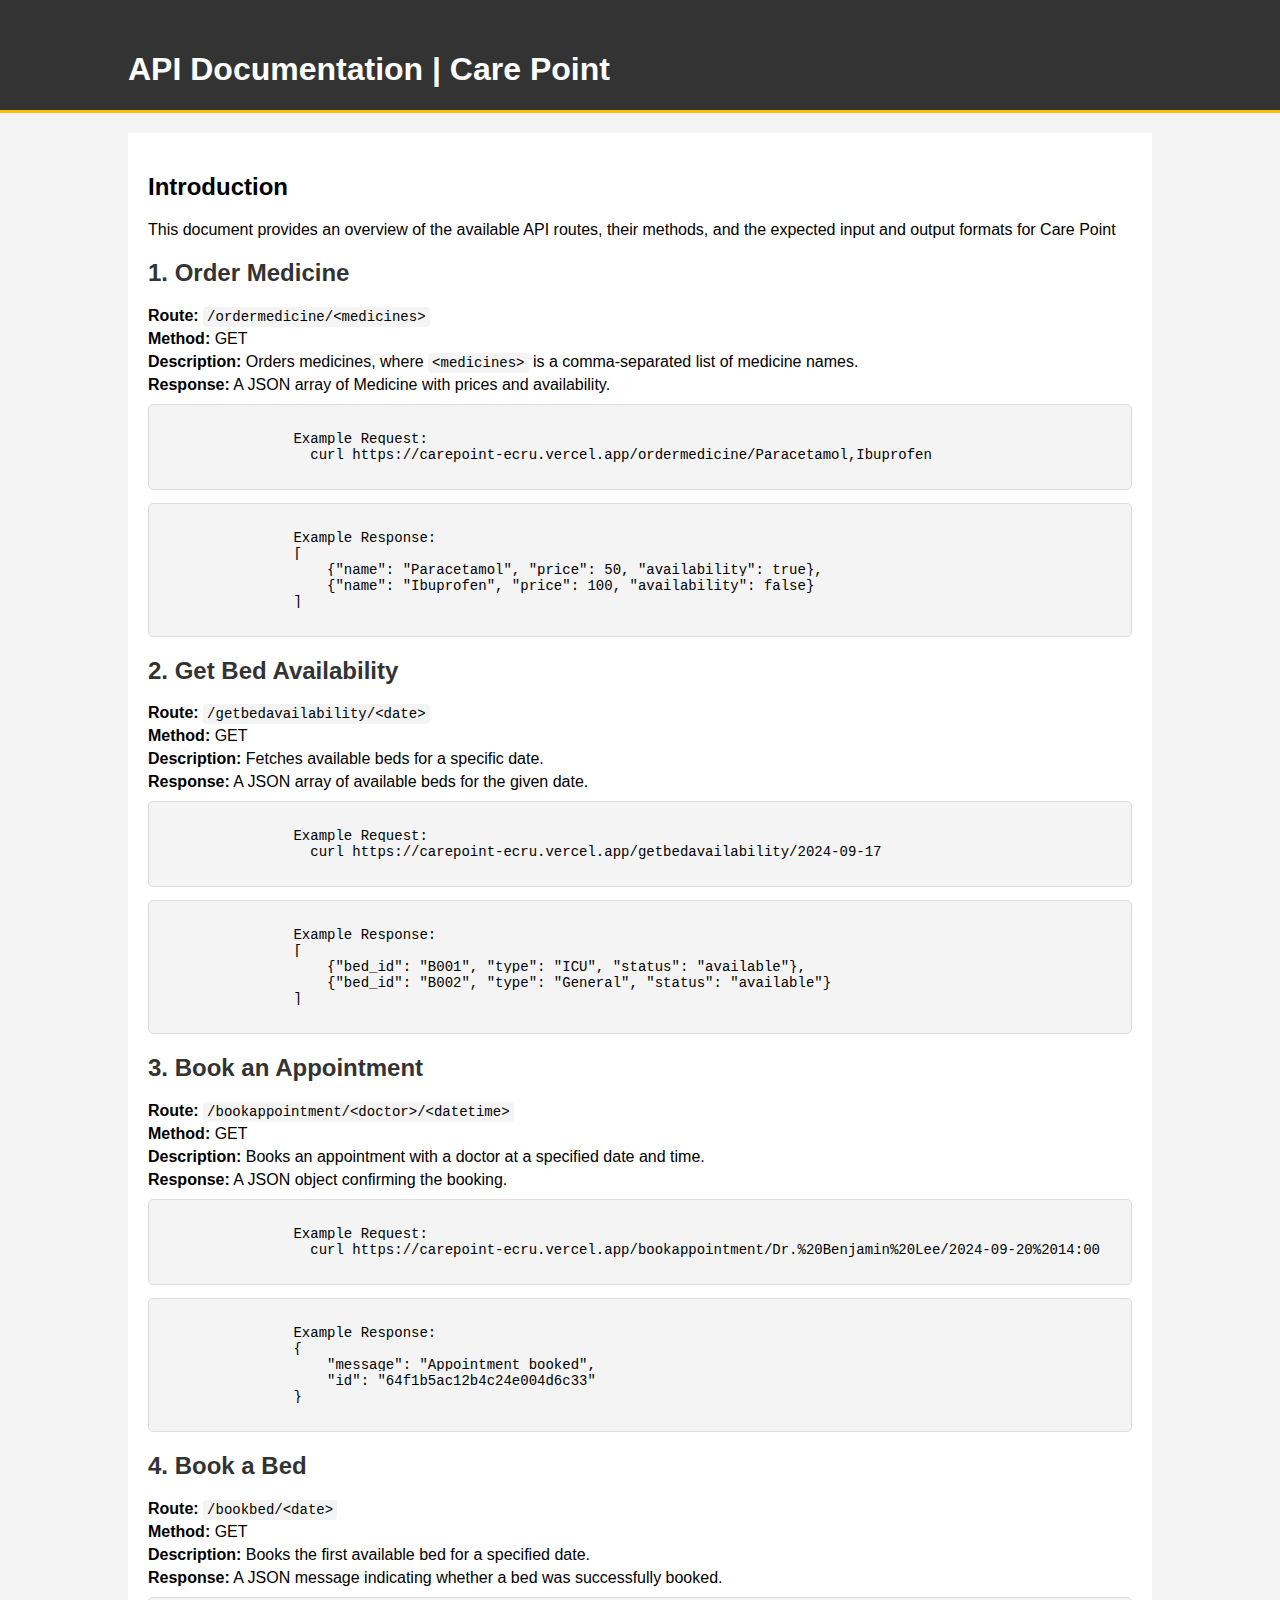
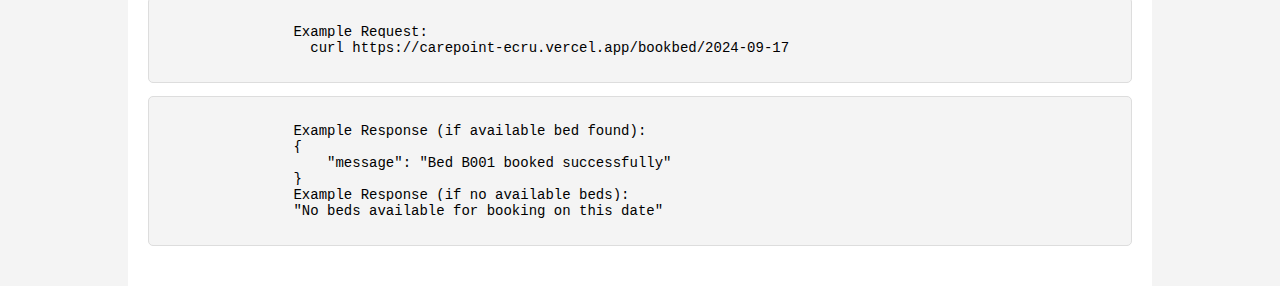
==== templates/documentation.html @ 322cb58c "add api doc" ====
<!DOCTYPE html>
<html lang="en">

<head>
    <meta charset="UTF-8">
    <meta name="viewport" content="width=device-width, initial-scale=1.0">
    <title>API Documentation | Care Point</title>
    <style>
        body {
            font-family: Arial, sans-serif;
            margin: 0;
            padding: 0;
            background-color: #f4f4f4;
        }

        .container {
            width: 80%;
            margin: auto;
            overflow: hidden;
        }

        header {
            background: #333;
            color: #fff;
            padding-top: 30px;
            min-height: 70px;
            border-bottom: #FFBA09 3px solid;
        }

        header a {
            color: #fff;
            text-decoration: none;
            text-transform: uppercase;
            font-size: 16px;
        }

        header ul {
            padding: 0;
            list-style: none;
        }

        header li {
            display: inline;
            padding: 0 20px 0 20px;
        }

        .main {
            padding: 20px;
            background: #fff;
            margin-top: 20px;
        }

        .route {
            margin-bottom: 20px;
        }

        .route h2 {
            color: #333;
        }

        .route p {
            margin: 5px 0;
        }

        pre {
            background-color: #f4f4f4;
            padding: 10px;
            border-radius: 5px;
            border: 1px solid #ddd;
            position: relative;
            margin-top: 10px;
        }

        code {
            background: #f4f4f4;
            padding: 2px 4px;
            font-size: 14px;
            border-radius: 4px;
        }
    </style>
</head>

<body>
    <header>
        <div class="container">
            <h1>API Documentation | Care Point</h1>
        </div>
    </header>

    <div class="container">
        <div class="main">
            <h2>Introduction</h2>
            <p>This document provides an overview of the available API routes, their methods, and the expected input and
                output formats for Care Point</p>

                <div class="route">
                    <h2>1. Order Medicine</h2>
                    <p><strong>Route:</strong> <code>/ordermedicine/&lt;medicines&gt;</code></p>
                    <p><strong>Method:</strong> GET</p>
                    <p><strong>Description:</strong> Orders medicines, where <code>&lt;medicines&gt;</code> is a comma-separated list of medicine names.</p>
                    <p><strong>Response:</strong> A JSON array of Medicine with prices and availability.</p>
                    <pre><code>
                Example Request:
                  curl https://carepoint-ecru.vercel.app/ordermedicine/Paracetamol,Ibuprofen
                    </code></pre>
                    <pre><code>
                Example Response:
                [
                    {"name": "Paracetamol", "price": 50, "availability": true},
                    {"name": "Ibuprofen", "price": 100, "availability": false}
                ]
                    </code></pre>
                </div>
                
                <div class="route">
                    <h2>2. Get Bed Availability</h2>
                    <p><strong>Route:</strong> <code>/getbedavailability/&lt;date&gt;</code></p>
                    <p><strong>Method:</strong> GET</p>
                    <p><strong>Description:</strong> Fetches available beds for a specific date.</p>
                    <p><strong>Response:</strong> A JSON array of available beds for the given date.</p>
                    <pre><code>
                Example Request:
                  curl https://carepoint-ecru.vercel.app/getbedavailability/2024-09-17
                    </code></pre>
                    <pre><code>
                Example Response:
                [
                    {"bed_id": "B001", "type": "ICU", "status": "available"},
                    {"bed_id": "B002", "type": "General", "status": "available"}
                ]
                    </code></pre>
                </div>
                
                <div class="route">
                    <h2>3. Book an Appointment</h2>
                    <p><strong>Route:</strong> <code>/bookappointment/&lt;doctor&gt;/&lt;datetime&gt;</code></p>
                    <p><strong>Method:</strong> GET</p>
                    <p><strong>Description:</strong> Books an appointment with a doctor at a specified date and time.</p>
                    <p><strong>Response:</strong> A JSON object confirming the booking.</p>
                    <pre><code>
                Example Request:
                  curl https://carepoint-ecru.vercel.app/bookappointment/Dr.%20Benjamin%20Lee/2024-09-20%2014:00
                    </code></pre>
                    <pre><code>
                Example Response:
                {
                    "message": "Appointment booked",
                    "id": "64f1b5ac12b4c24e004d6c33"
                }
                    </code></pre>
                </div>
                
                <div class="route">
                    <h2>4. Book a Bed</h2>
                    <p><strong>Route:</strong> <code>/bookbed/&lt;date&gt;</code></p>
                    <p><strong>Method:</strong> GET</p>
                    <p><strong>Description:</strong> Books the first available bed for a specified date.</p>
                    <p><strong>Response:</strong> A JSON message indicating whether a bed was successfully booked.</p>
                    <pre><code>
                Example Request:
                  curl https://carepoint-ecru.vercel.app/bookbed/2024-09-17
                    </code></pre>
                    <pre><code>
                Example Response (if available bed found):
                {
                    "message": "Bed B001 booked successfully"
                }
                Example Response (if no available beds):
                "No beds available for booking on this date"
                    </code></pre>
                </div>
                

        </div>
    </div>
</body>

</html>
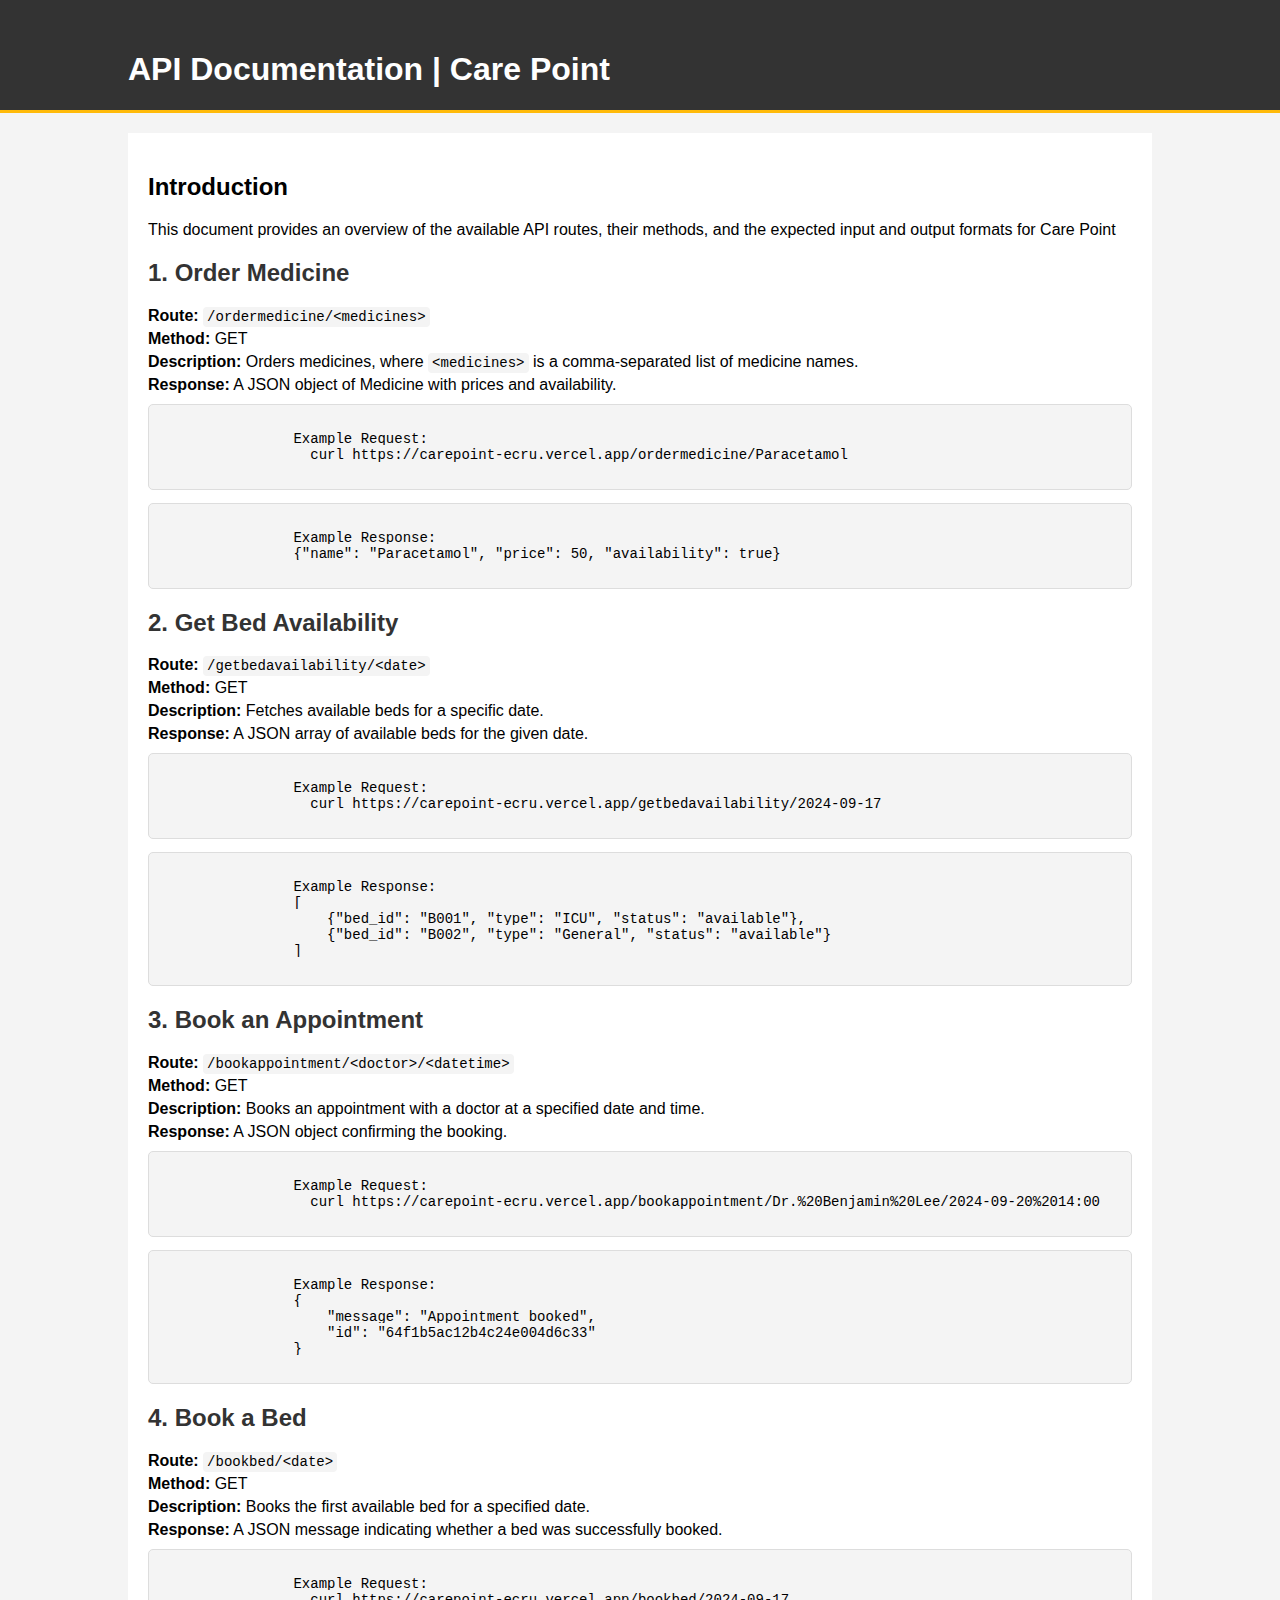
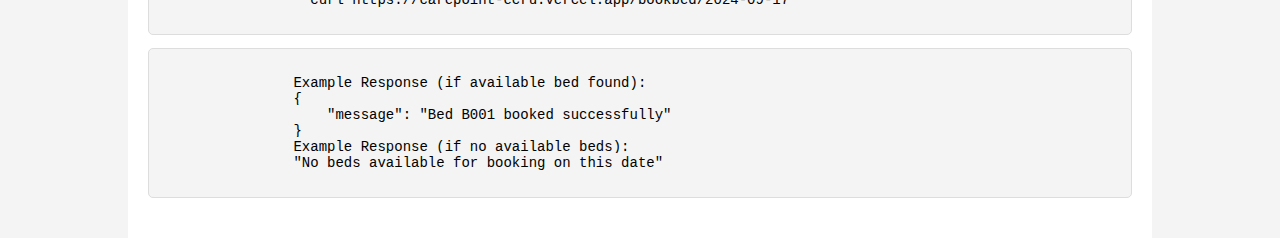
==== commit 75f718db: "add email id" ====
--- a/templates/documentation.html
+++ b/templates/documentation.html
@@ -98,17 +98,14 @@
                     <p><strong>Route:</strong> <code>/ordermedicine/&lt;medicines&gt;</code></p>
                     <p><strong>Method:</strong> GET</p>
                     <p><strong>Description:</strong> Orders medicines, where <code>&lt;medicines&gt;</code> is a comma-separated list of medicine names.</p>
-                    <p><strong>Response:</strong> A JSON array of Medicine with prices and availability.</p>
+                    <p><strong>Response:</strong> A JSON object of Medicine with prices and availability.</p>
                     <pre><code>
                 Example Request:
-                  curl https://carepoint-ecru.vercel.app/ordermedicine/Paracetamol,Ibuprofen
+                  curl https://carepoint-ecru.vercel.app/ordermedicine/Paracetamol
                     </code></pre>
                     <pre><code>
                 Example Response:
-                [
-                    {"name": "Paracetamol", "price": 50, "availability": true},
-                    {"name": "Ibuprofen", "price": 100, "availability": false}
-                ]
+                {"name": "Paracetamol", "price": 50, "availability": true}
                     </code></pre>
                 </div>
                 
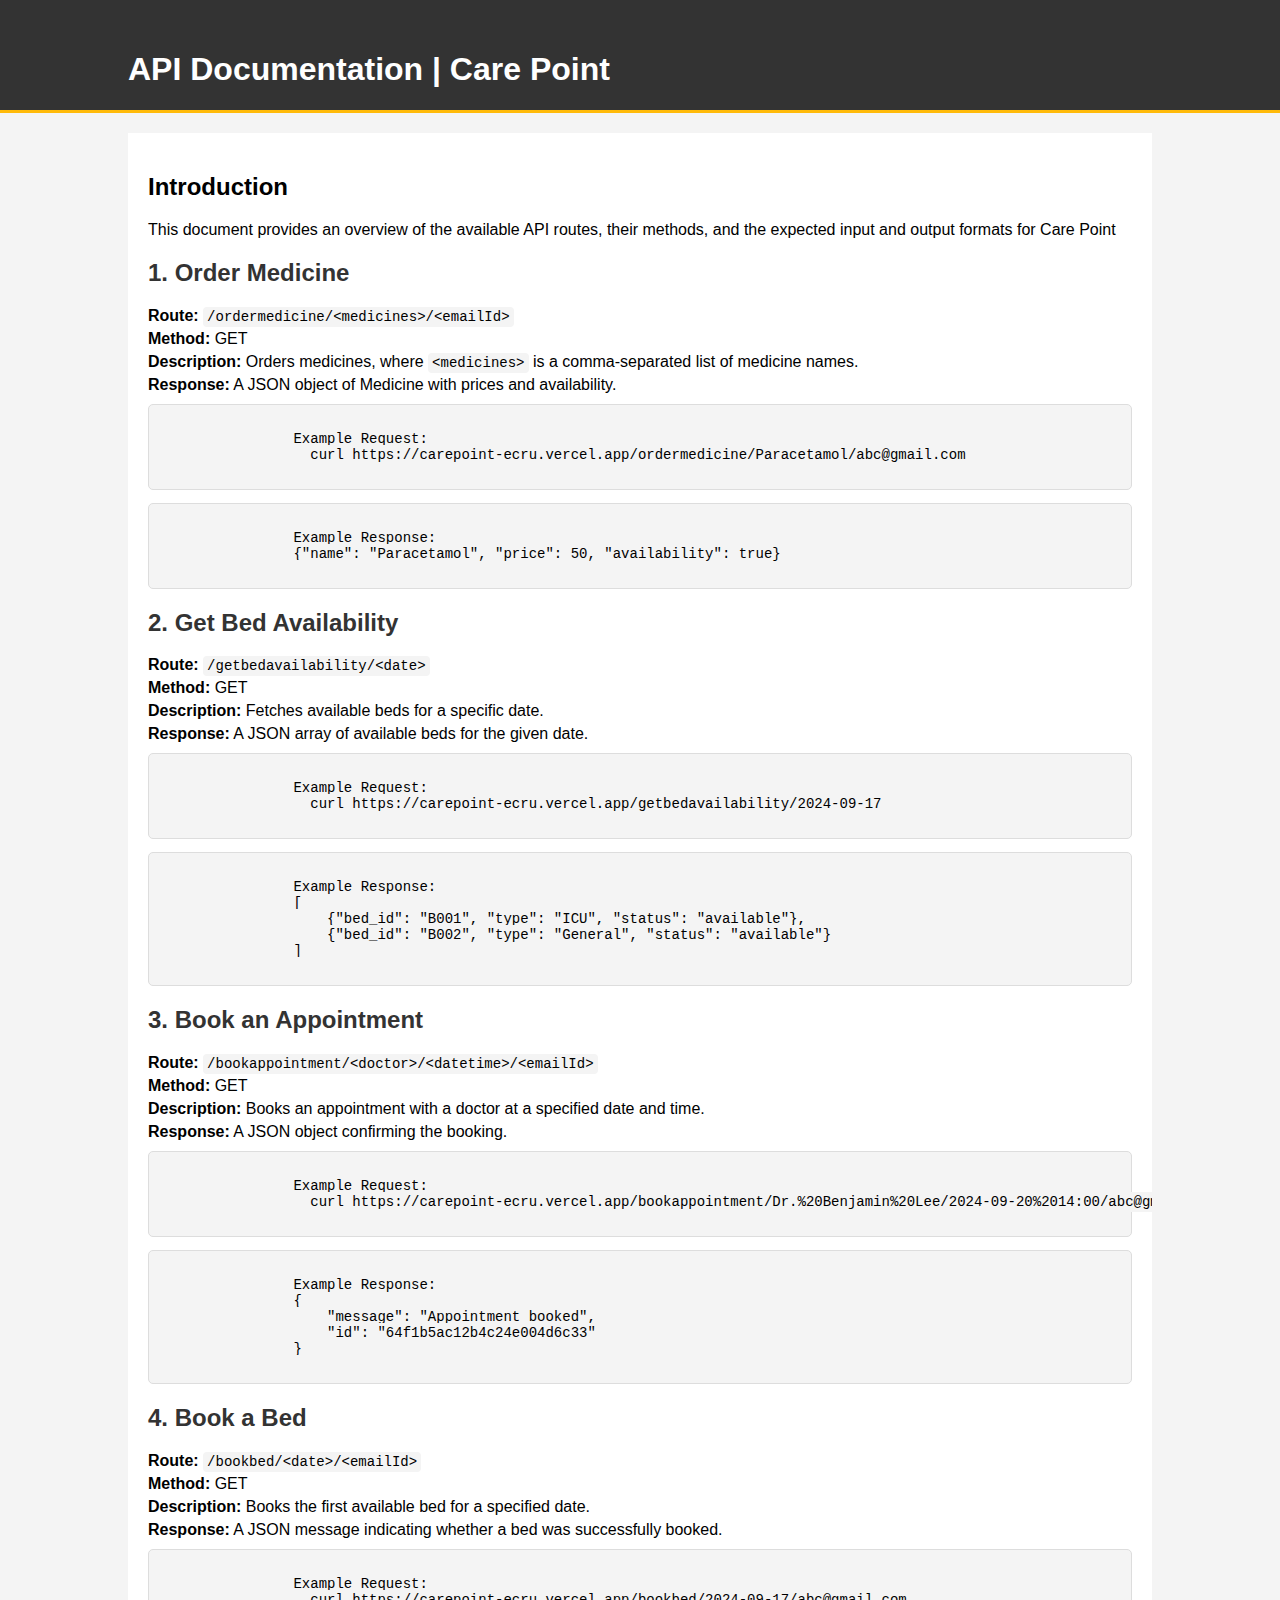
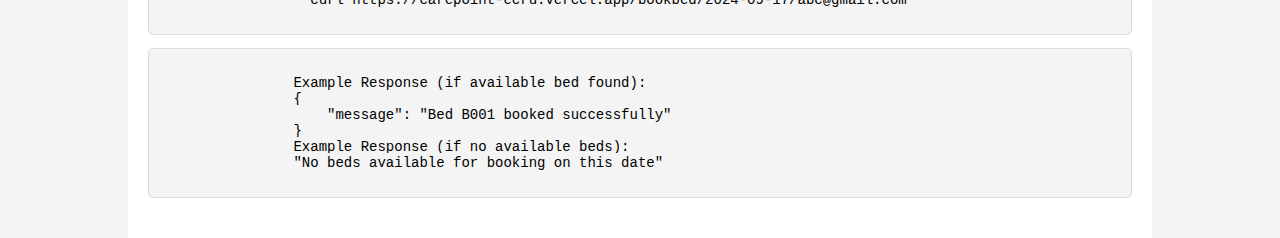
==== commit f4a53cb8: "add email id in doc" ====
--- a/templates/documentation.html
+++ b/templates/documentation.html
@@ -95,13 +95,13 @@
 
                 <div class="route">
                     <h2>1. Order Medicine</h2>
-                    <p><strong>Route:</strong> <code>/ordermedicine/&lt;medicines&gt;</code></p>
+                    <p><strong>Route:</strong> <code>/ordermedicine/&lt;medicines&gt;/&lt;emailId&gt;</code></p>
                     <p><strong>Method:</strong> GET</p>
                     <p><strong>Description:</strong> Orders medicines, where <code>&lt;medicines&gt;</code> is a comma-separated list of medicine names.</p>
                     <p><strong>Response:</strong> A JSON object of Medicine with prices and availability.</p>
                     <pre><code>
                 Example Request:
-                  curl https://carepoint-ecru.vercel.app/ordermedicine/Paracetamol
+                  curl https://carepoint-ecru.vercel.app/ordermedicine/Paracetamol/abc@gmail.com
                     </code></pre>
                     <pre><code>
                 Example Response:
@@ -130,13 +130,13 @@
                 
                 <div class="route">
                     <h2>3. Book an Appointment</h2>
-                    <p><strong>Route:</strong> <code>/bookappointment/&lt;doctor&gt;/&lt;datetime&gt;</code></p>
+                    <p><strong>Route:</strong> <code>/bookappointment/&lt;doctor&gt;/&lt;datetime&gt;/&lt;emailId&gt;</code></p>
                     <p><strong>Method:</strong> GET</p>
                     <p><strong>Description:</strong> Books an appointment with a doctor at a specified date and time.</p>
                     <p><strong>Response:</strong> A JSON object confirming the booking.</p>
                     <pre><code>
                 Example Request:
-                  curl https://carepoint-ecru.vercel.app/bookappointment/Dr.%20Benjamin%20Lee/2024-09-20%2014:00
+                  curl https://carepoint-ecru.vercel.app/bookappointment/Dr.%20Benjamin%20Lee/2024-09-20%2014:00/abc@gmail.com
                     </code></pre>
                     <pre><code>
                 Example Response:
@@ -149,13 +149,13 @@
                 
                 <div class="route">
                     <h2>4. Book a Bed</h2>
-                    <p><strong>Route:</strong> <code>/bookbed/&lt;date&gt;</code></p>
+                    <p><strong>Route:</strong> <code>/bookbed/&lt;date&gt;/&lt;emailId&gt;</code></p>
                     <p><strong>Method:</strong> GET</p>
                     <p><strong>Description:</strong> Books the first available bed for a specified date.</p>
                     <p><strong>Response:</strong> A JSON message indicating whether a bed was successfully booked.</p>
                     <pre><code>
                 Example Request:
-                  curl https://carepoint-ecru.vercel.app/bookbed/2024-09-17
+                  curl https://carepoint-ecru.vercel.app/bookbed/2024-09-17/abc@gmail.com
                     </code></pre>
                     <pre><code>
                 Example Response (if available bed found):
